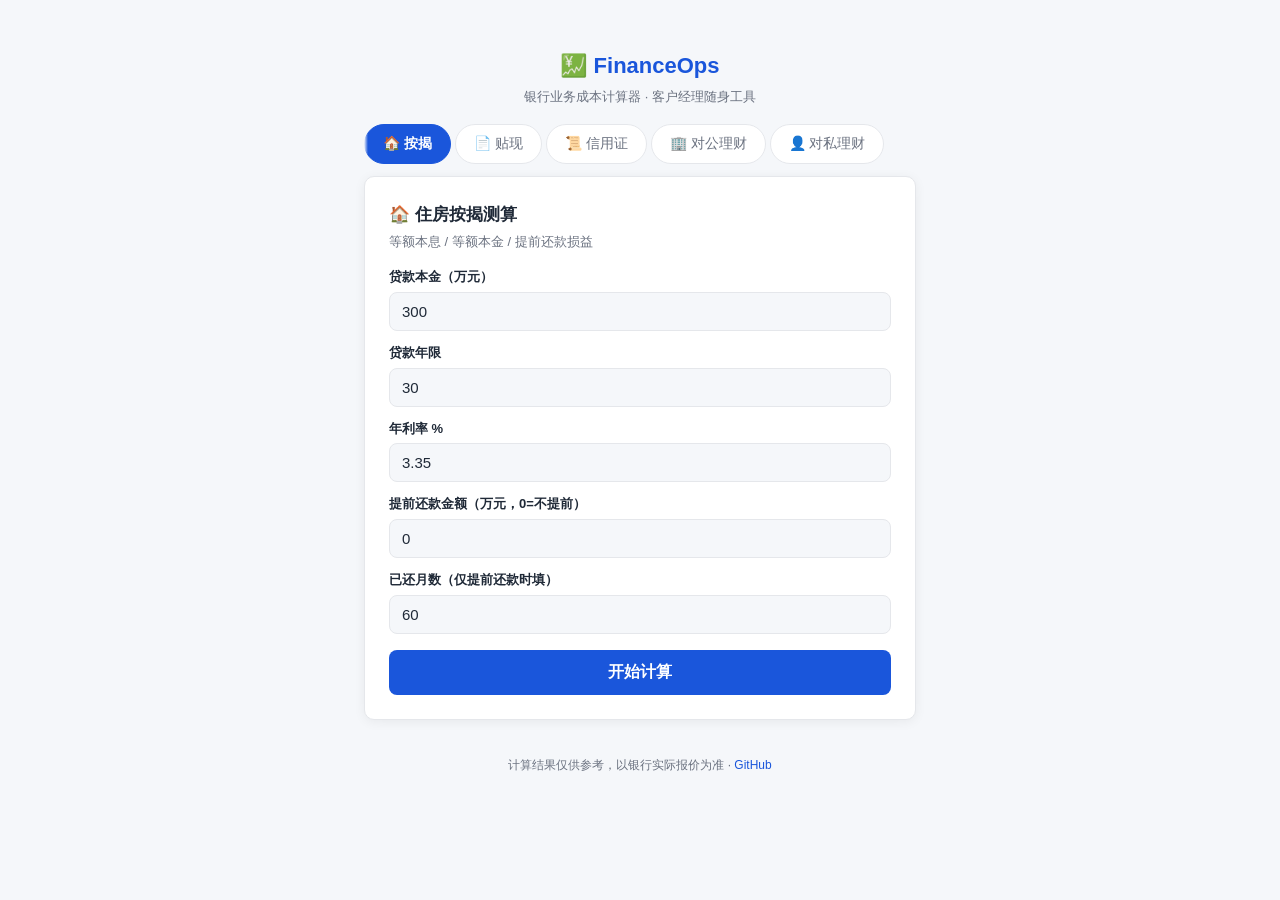
==== index.html @ fb54719b "🎉 FinanceOps v1.0 — 银行业务计算器 🏠 按揭测算（等额本息/等额本金/提前还款） 📄 银承贴现（多贴现率对比） 📜 国内信用证（全流程费用 + vs 流贷） 🏢 对公理财（结构性/" ====
<!DOCTYPE html>
<html lang="zh-CN">
<head>
<meta charset="UTF-8">
<meta name="viewport" content="width=device-width, initial-scale=1.0, user-scalable=no">
<title>FinanceOps — 银行业务计算器</title>
<link rel="stylesheet" href="css/style.css">
</head>
<body>
<div class="app">
  <header class="header">
    <h1 class="logo">💹 FinanceOps</h1>
    <p class="subtitle">银行业务成本计算器 · 客户经理随身工具</p>
  </header>

  <nav class="tabs" id="tabs">
    <button class="tab active" data-tab="mortgage">🏠 按揭</button>
    <button class="tab" data-tab="acceptance">📄 贴现</button>
    <button class="tab" data-tab="lc">📜 信用证</button>
    <button class="tab" data-tab="corp">🏢 对公理财</button>
    <button class="tab" data-tab="personal">👤 对私理财</button>
  </nav>

  <main class="content" id="content">
    <!-- Tab content rendered by JS -->
  </main>

  <footer class="footer">
    <p>计算结果仅供参考，以银行实际报价为准 · <a href="https://github.com/guaguatuna/finance-ops" target="_blank">GitHub</a></p>
  </footer>
</div>

<script src="js/calculator.js"></script>
<script src="js/ui.js"></script>
</body>
</html>
---- css/style.css ----
/* ============================================================
   FinanceOps — 银行业务计算器
   移动端优先 · 银行蓝配色 · 暗色模式支持
   ============================================================ */

:root {
  --blue: #1a56db;
  --blue-dark: #1e3a5f;
  --blue-light: #e8f0fe;
  --gold: #b8860b;
  --green: #16a34a;
  --red: #dc2626;
  --bg: #f5f7fa;
  --card-bg: #ffffff;
  --text: #1f2937;
  --text-secondary: #6b7280;
  --border: #e5e7eb;
  --radius: 10px;
  --shadow: 0 2px 12px rgba(0,0,0,0.06);
}

@media (prefers-color-scheme: dark) {
  :root {
    --bg: #0f172a;
    --card-bg: #1e293b;
    --text: #e2e8f0;
    --text-secondary: #94a3b8;
    --border: #334155;
    --blue-light: #1e3a5f;
    --shadow: 0 2px 12px rgba(0,0,0,0.3);
  }
}

* { box-sizing: border-box; margin: 0; padding: 0; }

body {
  font-family: -apple-system, BlinkMacSystemFont, "Segoe UI", "PingFang SC",
               "Hiragino Sans GB", "Microsoft YaHei", sans-serif;
  background: var(--bg);
  color: var(--text);
  line-height: 1.6;
  min-height: 100vh;
}

.app {
  max-width: 600px;
  margin: 0 auto;
  padding: 12px;
}

/* Header */
.header {
  text-align: center;
  padding: 24px 0 12px;
}

.logo {
  font-size: 22px;
  font-weight: 700;
  color: var(--blue);
  margin-bottom: 4px;
}

.subtitle {
  font-size: 13px;
  color: var(--text-secondary);
}

/* Tabs */
.tabs {
  display: flex;
  gap: 4px;
  overflow-x: auto;
  -webkit-overflow-scrolling: touch;
  padding: 4px 0 12px;
  mask-image: linear-gradient(to right, transparent, black 4px, black calc(100% - 30px), transparent);
  -webkit-mask-image: linear-gradient(to right, transparent, black 4px, black calc(100% - 30px), transparent);
}

.tab {
  flex-shrink: 0;
  padding: 8px 14px;
  border: 1px solid var(--border);
  border-radius: 20px;
  background: var(--card-bg);
  color: var(--text-secondary);
  font-size: 13px;
  cursor: pointer;
  white-space: nowrap;
  transition: all 0.2s;
}

.tab.active {
  background: var(--blue);
  color: #fff;
  border-color: var(--blue);
  font-weight: 600;
}

/* Card */
.card {
  background: var(--card-bg);
  border-radius: var(--radius);
  padding: 16px;
  margin-bottom: 12px;
  box-shadow: var(--shadow);
  border: 1px solid var(--border);
}

.card h2 { font-size: 17px; margin-bottom: 4px; }
.card h3 { font-size: 15px; margin-bottom: 10px; color: var(--blue); }
.card h4 { font-size: 14px; margin: 12px 0 8px; color: var(--text-secondary); }
.card .desc { font-size: 13px; color: var(--text-secondary); margin-bottom: 14px; }

/* Form */
.field {
  margin-bottom: 12px;
}

.field label {
  display: block;
  font-size: 13px;
  font-weight: 600;
  margin-bottom: 4px;
  color: var(--text);
}

.field input[type="number"],
.field input[type="text"],
.field select {
  width: 100%;
  padding: 10px 12px;
  border: 1px solid var(--border);
  border-radius: 8px;
  font-size: 15px;
  background: var(--bg);
  color: var(--text);
  transition: border 0.2s;
  -webkit-appearance: none;
  appearance: none;
}

.field input:focus,
.field select:focus {
  outline: none;
  border-color: var(--blue);
  box-shadow: 0 0 0 3px rgba(26,86,219,0.1);
}

.field input[type="checkbox"] {
  width: 18px;
  height: 18px;
  margin: 6px 0;
  accent-color: var(--blue);
}

.btn-calc {
  width: 100%;
  padding: 12px;
  background: var(--blue);
  color: #fff;
  border: none;
  border-radius: 8px;
  font-size: 16px;
  font-weight: 600;
  cursor: pointer;
  margin-top: 4px;
  transition: opacity 0.2s;
}

.btn-calc:active { opacity: 0.85; }

/* Result tables */
.result { animation: fadeIn 0.3s; }

@keyframes fadeIn { from { opacity: 0; transform: translateY(8px); } }

table {
  width: 100%;
  border-collapse: collapse;
  font-size: 13px;
}

td, th {
  padding: 8px 6px;
  border-bottom: 1px solid var(--border);
  text-align: left;
}

th { font-weight: 600; color: var(--text-secondary); font-size: 12px; }

.num { text-align: right; font-variant-numeric: tabular-nums; }
.bold { font-weight: 700; }
.green { color: var(--green); font-weight: 600; }
.red { color: var(--red); }
.total-row td { border-top: 2px solid var(--blue); font-weight: 700; font-size: 14px; }
.base-row { background: var(--blue-light); }
.hint { font-size: 12px; color: var(--text-secondary); margin-top: 8px; }

/* Footer */
.footer {
  text-align: center;
  padding: 24px 0;
  font-size: 12px;
  color: var(--text-secondary);
}

.footer a { color: var(--blue); text-decoration: none; }

/* Responsive */
@media (min-width: 768px) {
  .app { padding: 24px; }
  .card { padding: 24px; }
  .tab { font-size: 14px; padding: 10px 18px; }
}
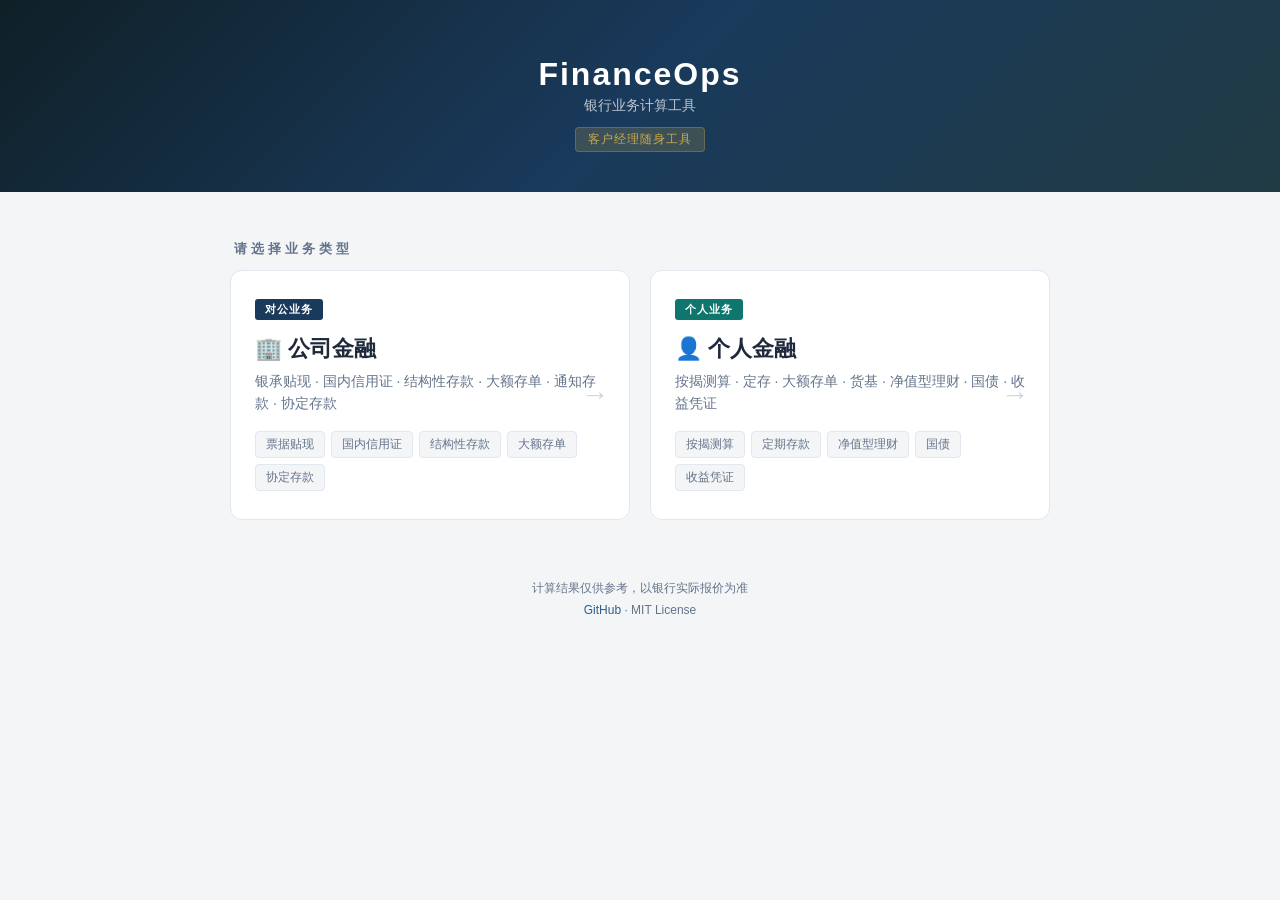
==== commit 6315d5e8: "🔀 对公对私分拆 + 专业UI升级 首页：双入口（公司金融 / 个人金融） 对公：银承贴现 · 国内信用证 · 结构性存款 · 大额存单 · 通知存款 · 协定存款 对私：按揭测算 · 定期存款 · " ====
--- a/index.html
+++ b/index.html
@@ -3,34 +3,118 @@
 <head>
 <meta charset="UTF-8">
 <meta name="viewport" content="width=device-width, initial-scale=1.0, user-scalable=no">
-<title>FinanceOps — 银行业务计算器</title>
-<link rel="stylesheet" href="css/style.css">
+<title>FinanceOps — 银行业务计算工具</title>
+<style>
+:root {
+  --primary: #1a3a5c;
+  --primary-light: #2d5f8a;
+  --accent: #c9a94e;
+  --bg: #f4f5f7;
+  --card-bg: #ffffff;
+  --text: #1e293b;
+  --text-secondary: #64748b;
+  --border: #e2e8f0;
+  --green: #0f766e;
+  --red: #b91c1c;
+  --radius: 12px;
+}
+@media (prefers-color-scheme: dark) {
+  :root {
+    --bg: #0f172a;
+    --card-bg: #1a2332;
+    --text: #e2e8f0;
+    --text-secondary: #94a3b8;
+    --border: #1e3a5f;
+    --primary: #2d5f8a;
+    --primary-light: #3b82f6;
+  }
+}
+* { box-sizing: border-box; margin: 0; padding: 0; }
+body {
+  font-family: -apple-system, BlinkMacSystemFont, "PingFang SC", "Hiragino Sans GB", "Microsoft YaHei", sans-serif;
+  background: var(--bg); color: var(--text); min-height: 100vh;
+}
+.hero {
+  background: linear-gradient(135deg, #0f2027 0%, #1a3a5c 50%, #203a43 100%);
+  color: #fff; text-align: center; padding: 56px 20px 40px;
+}
+.hero h1 { font-size: 32px; font-weight: 700; letter-spacing: 2px; margin-bottom: 4px; }
+.hero .sub { font-size: 14px; opacity: 0.7; font-weight: 400; margin-bottom: 12px; }
+.hero .badge { display: inline-block; background: rgba(201,169,78,0.2); color: var(--accent);
+  border: 1px solid rgba(201,169,78,0.3); border-radius: 4px; padding: 3px 12px; font-size: 12px; letter-spacing: 1px; }
+.divider-section { max-width: 860px; margin: 0 auto; padding: 20px; }
+.divider-section h2 { font-size: 13px; color: var(--text-secondary); text-transform: uppercase;
+  letter-spacing: 4px; margin: 28px 0 12px; padding-left: 4px; }
+.entrance-grid { display: grid; grid-template-columns: 1fr 1fr; gap: 20px; }
+@media (max-width: 600px) { .entrance-grid { grid-template-columns: 1fr; } }
+.entrance-card {
+  display: block; background: var(--card-bg); border-radius: var(--radius);
+  padding: 28px 24px; border: 1px solid var(--border); text-decoration: none;
+  color: var(--text); transition: all 0.2s; position: relative; overflow: hidden;
+}
+.entrance-card:hover { transform: translateY(-2px); box-shadow: 0 8px 30px rgba(0,0,0,0.08); border-color: var(--primary-light); }
+.entrance-card .badge-type { display: inline-block; padding: 3px 10px; border-radius: 3px;
+  font-size: 11px; font-weight: 700; letter-spacing: 1px; margin-bottom: 14px; }
+.entrance-card .badge-type.corp { background: var(--primary); color: #fff; }
+.entrance-card .badge-type.personal { background: #0f766e; color: #fff; }
+.entrance-card h3 { font-size: 22px; font-weight: 700; margin-bottom: 6px; }
+.entrance-card .desc { font-size: 14px; color: var(--text-secondary); line-height: 1.6; margin-bottom: 16px; }
+.entrance-card .modules { display: flex; flex-wrap: wrap; gap: 6px; }
+.entrance-card .module-tag { font-size: 12px; padding: 4px 10px; border-radius: 4px;
+  background: var(--bg); color: var(--text-secondary); border: 1px solid var(--border); }
+.entrance-card .arrow {
+  position: absolute; right: 20px; top: 50%; transform: translateY(-50%);
+  font-size: 28px; color: var(--text-secondary); opacity: 0.3; transition: all 0.2s;
+}
+.entrance-card:hover .arrow { opacity: 0.6; transform: translateY(-50%) translateX(4px); }
+.footer { text-align: center; padding: 40px 20px; color: var(--text-secondary); font-size: 12px; }
+.footer a { color: var(--primary-light); text-decoration: none; }
+</style>
 </head>
 <body>
-<div class="app">
-  <header class="header">
-    <h1 class="logo">💹 FinanceOps</h1>
-    <p class="subtitle">银行业务成本计算器 · 客户经理随身工具</p>
-  </header>
 
-  <nav class="tabs" id="tabs">
-    <button class="tab active" data-tab="mortgage">🏠 按揭</button>
-    <button class="tab" data-tab="acceptance">📄 贴现</button>
-    <button class="tab" data-tab="lc">📜 信用证</button>
-    <button class="tab" data-tab="corp">🏢 对公理财</button>
-    <button class="tab" data-tab="personal">👤 对私理财</button>
-  </nav>
-
-  <main class="content" id="content">
-    <!-- Tab content rendered by JS -->
-  </main>
-
-  <footer class="footer">
-    <p>计算结果仅供参考，以银行实际报价为准 · <a href="https://github.com/guaguatuna/finance-ops" target="_blank">GitHub</a></p>
-  </footer>
+<div class="hero">
+  <h1>FinanceOps</h1>
+  <p class="sub">银行业务计算工具</p>
+  <span class="badge">客户经理随身工具</span>
 </div>
 
-<script src="js/calculator.js"></script>
-<script src="js/ui.js"></script>
+<div class="divider-section">
+  <h2>请选择业务类型</h2>
+  <div class="entrance-grid">
+    <a href="corp.html" class="entrance-card">
+      <span class="badge-type corp">对公业务</span>
+      <h3>🏢 公司金融</h3>
+      <p class="desc">银承贴现 · 国内信用证 · 结构性存款 · 大额存单 · 通知存款 · 协定存款</p>
+      <div class="modules">
+        <span class="module-tag">票据贴现</span>
+        <span class="module-tag">国内信用证</span>
+        <span class="module-tag">结构性存款</span>
+        <span class="module-tag">大额存单</span>
+        <span class="module-tag">协定存款</span>
+      </div>
+      <span class="arrow">→</span>
+    </a>
+    <a href="personal.html" class="entrance-card">
+      <span class="badge-type personal">个人业务</span>
+      <h3>👤 个人金融</h3>
+      <p class="desc">按揭测算 · 定存 · 大额存单 · 货基 · 净值型理财 · 国债 · 收益凭证</p>
+      <div class="modules">
+        <span class="module-tag">按揭测算</span>
+        <span class="module-tag">定期存款</span>
+        <span class="module-tag">净值型理财</span>
+        <span class="module-tag">国债</span>
+        <span class="module-tag">收益凭证</span>
+      </div>
+      <span class="arrow">→</span>
+    </a>
+  </div>
+</div>
+
+<footer class="footer">
+  <p>计算结果仅供参考，以银行实际报价为准</p>
+  <p style="margin-top:6px"><a href="https://github.com/koalazzy/finance-ops" target="_blank">GitHub</a> · MIT License</p>
+</footer>
+
 </body>
 </html>
